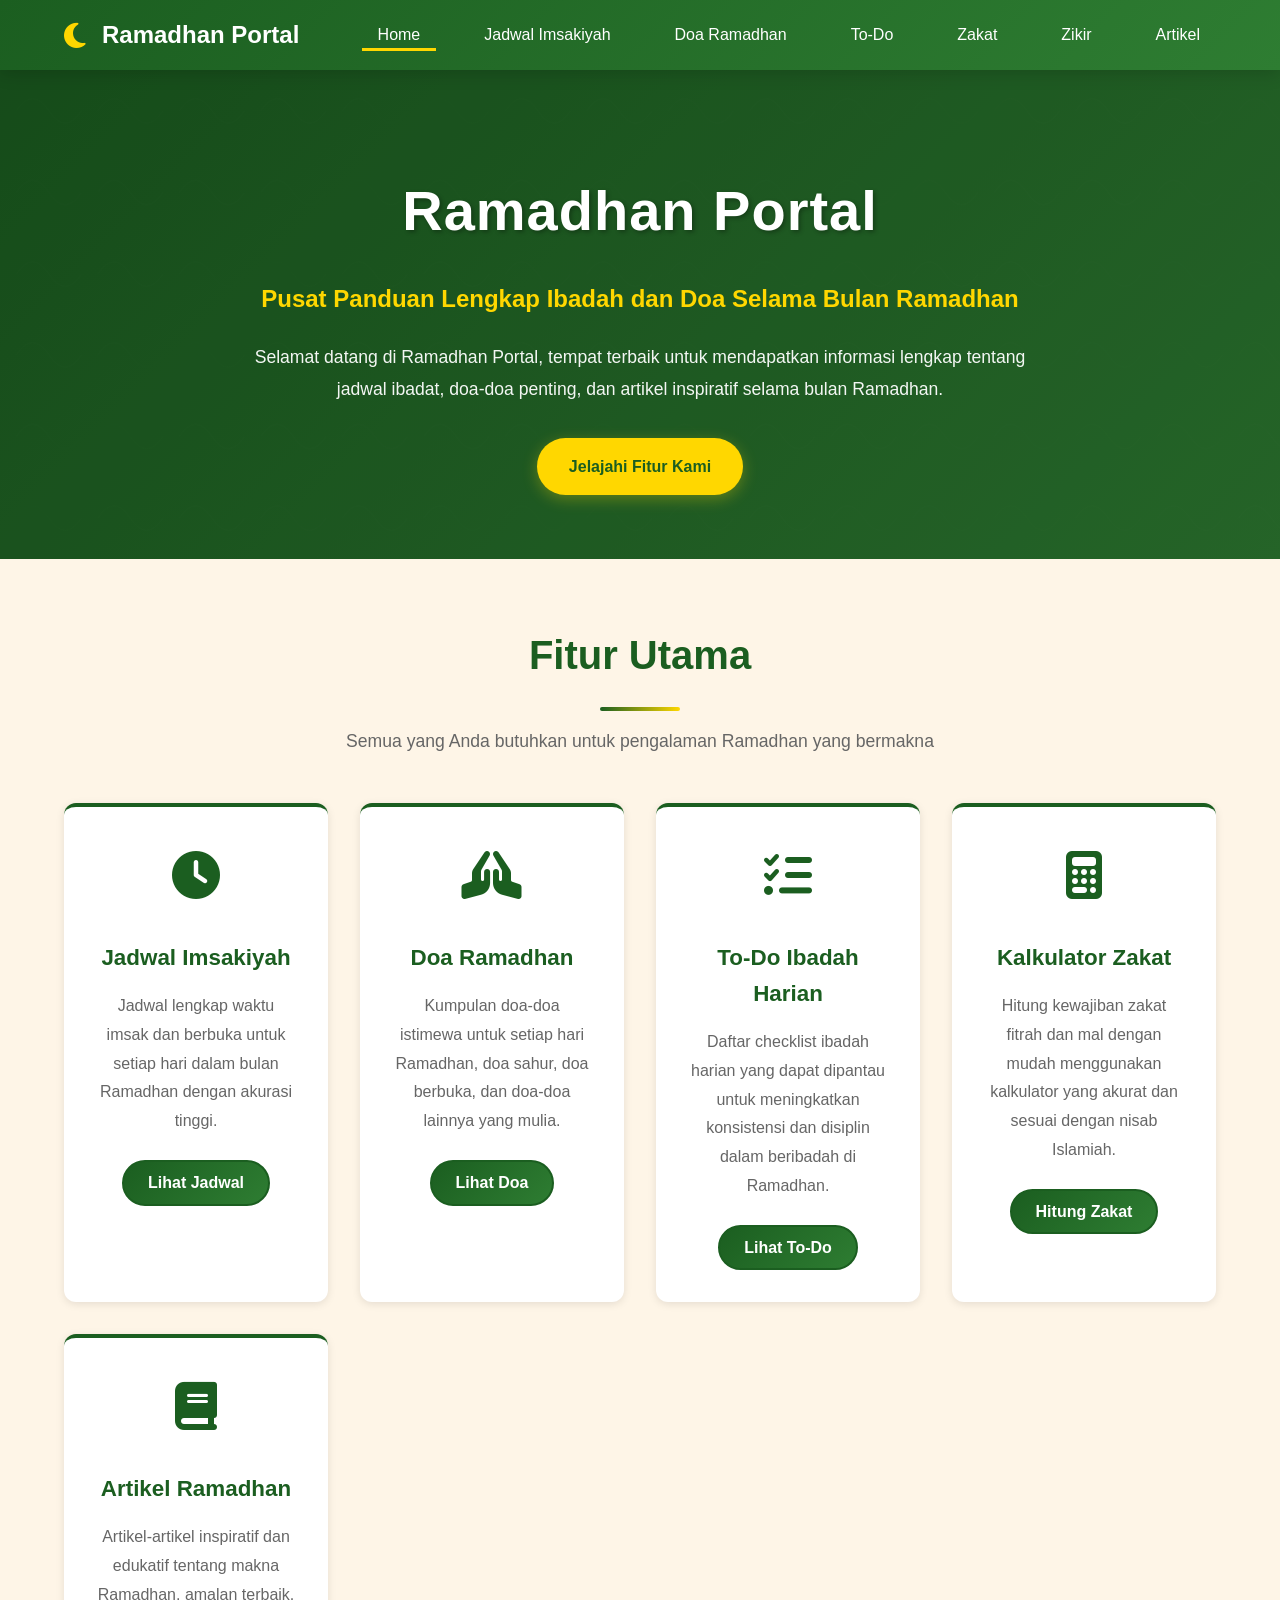
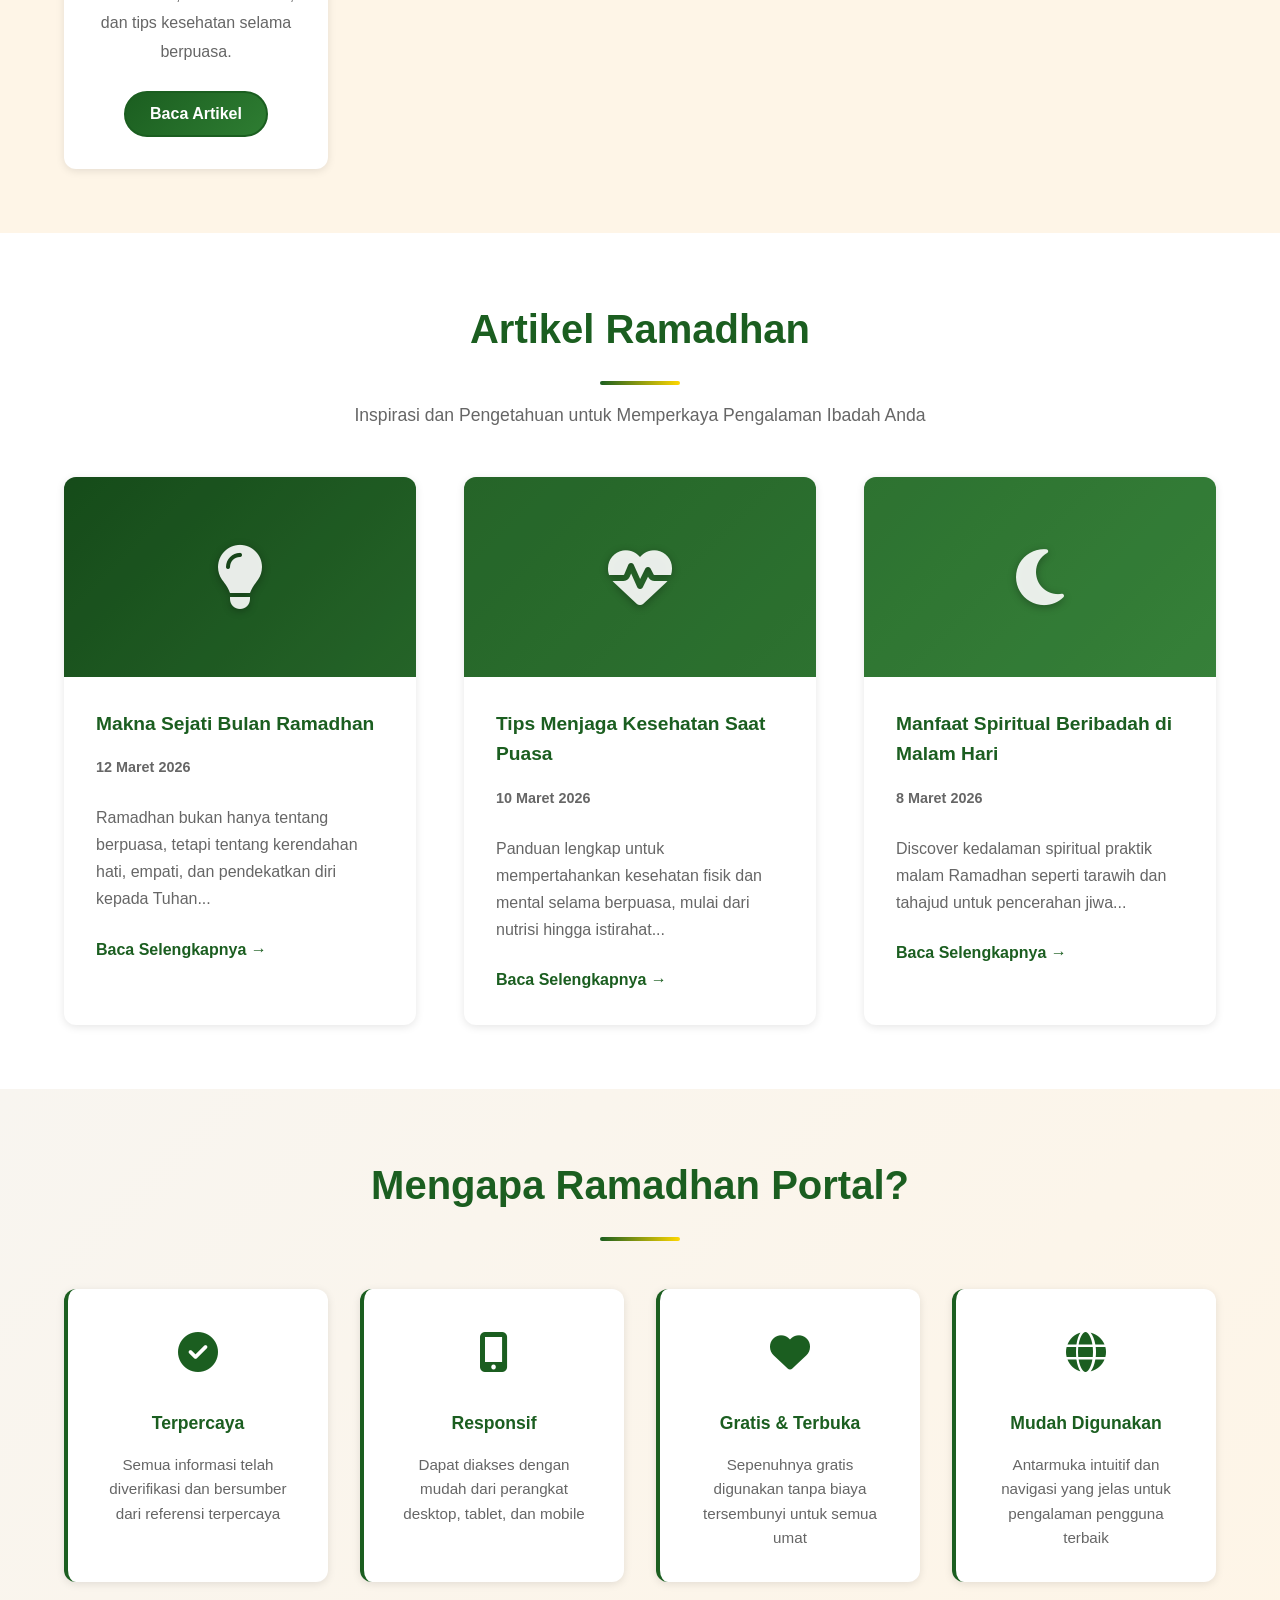
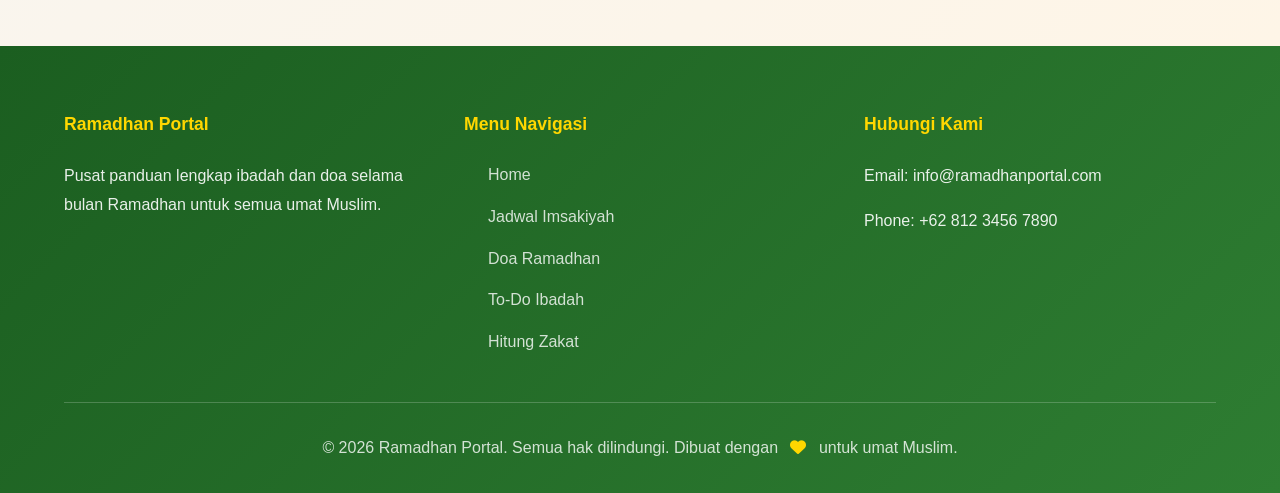
==== index.html @ 8ed71fc9 "mengisi icon di artikel" ====
<!DOCTYPE html>
<html lang="id">
<head>
    <meta charset="UTF-8">
    <meta name="viewport" content="width=device-width, initial-scale=1.0, viewport-fit=cover">
    <meta name="description" content="Ramadhan Portal 2026 - Pusat panduan lengkap ibadah, jadwal imsakiyah, doa, zakat, dan todo list untuk Ramadhan">
    <meta name="theme-color" content="#1b5e20">
    <meta name="mobile-web-app-capable" content="yes">
    <meta name="apple-mobile-web-app-capable" content="yes">
    <meta name="apple-mobile-web-app-status-bar-style" content="default">
    <title>Ramadhan Portal - Pusat Panduan Ibadah Ramadhan</title>
    <link rel="stylesheet" href="css/style.css">
    <link rel="stylesheet" href="https://cdnjs.cloudflare.com/ajax/libs/font-awesome/6.4.0/css/all.min.css" media="print" onload="this.media='all'">
</head>
<body>
    <!-- HEADER & NAVIGATION -->
    <header class="header">
        <nav class="navbar">
            <div class="navbar-container">
                <div class="navbar-logo">
                    <a href="index.html">
                        <i class="fas fa-moon"></i> Ramadhan Portal
                    </a>
                </div>
                <div class="menu-toggle" id="menuToggle">
                    <span></span>
                    <span></span>
                    <span></span>
                </div>
                <ul class="nav-menu" id="navMenu">
                    <li class="nav-item">
                        <a href="index.html" class="nav-link active">Home</a>
                    </li>
                    <li class="nav-item">
                        <a href="pages/jadwal.html" class="nav-link">Jadwal Imsakiyah</a>
                    </li>
                    <li class="nav-item">
                        <a href="pages/doa.html" class="nav-link">Doa Ramadhan</a>
                    </li>
                    <li class="nav-item">
                        <a href="pages/todo.html" class="nav-link">To-Do</a>
                    </li>
                    <li class="nav-item">
                        <a href="pages/zakat.html" class="nav-link">Zakat</a>
                    </li>
                    <li class="nav-item">
                        <a href="pages/zikir.html" class="nav-link">Zikir</a>
                    </li>
                    <li class="nav-item">
                        <a href="#artikel" class="nav-link">Artikel</a>
                    </li>
                </ul>
            </div>
        </nav>
    </header>

    <!-- MAIN CONTENT -->
    <main class="main-content">
        <!-- HERO SECTION -->
        <section class="hero">
            <div class="hero-overlay"></div>
            <div class="hero-content">
                <h1 class="hero-title">Ramadhan Portal</h1>
                <p class="hero-subtitle">Pusat Panduan Lengkap Ibadah dan Doa Selama Bulan Ramadhan</p>
                <p class="hero-description">
                    Selamat datang di Ramadhan Portal, tempat terbaik untuk mendapatkan informasi lengkap tentang jadwal ibadat, doa-doa penting, dan artikel inspiratif selama bulan Ramadhan.
                </p>
                <a href="#fitur" class="cta-button">Jelajahi Fitur Kami</a>
            </div>
        </section>

        <!-- FEATURES SECTION -->
        <section class="fitur" id="fitur">
            <div class="container">
                <h2 class="section-title">Fitur Utama</h2>
                <p class="section-subtitle">Semua yang Anda butuhkan untuk pengalaman Ramadhan yang bermakna</p>

                <div class="features-grid">
                    <!-- CARD: Jadwal Imsakiyah -->
                    <div class="feature-card">
                        <div class="card-icon">
                            <i class="fas fa-clock"></i>
                        </div>
                        <h3>Jadwal Imsakiyah</h3>
                        <p>Jadwal lengkap waktu imsak dan berbuka untuk setiap hari dalam bulan Ramadhan dengan akurasi tinggi.</p>
                        <a href="pages/jadwal.html" class="card-button">Lihat Jadwal</a>
                    </div>

                    <!-- CARD: Doa Ramadhan -->
                    <div class="feature-card">
                        <div class="card-icon">
                            <i class="fas fa-hands-praying"></i>
                        </div>
                        <h3>Doa Ramadhan</h3>
                        <p>Kumpulan doa-doa istimewa untuk setiap hari Ramadhan, doa sahur, doa berbuka, dan doa-doa lainnya yang mulia.</p>
                        <a href="pages/doa.html" class="card-button">Lihat Doa</a>
                    </div>

                    <!-- CARD: To-Do Ibadah -->
                    <div class="feature-card">
                        <div class="card-icon">
                            <i class="fas fa-tasks"></i>
                        </div>
                        <h3>To-Do Ibadah Harian</h3>
                        <p>Daftar checklist ibadah harian yang dapat dipantau untuk meningkatkan konsistensi dan disiplin dalam beribadah di Ramadhan.</p>
                        <a href="pages/todo.html" class="card-button">Lihat To-Do</a>
                    </div>

                    <!-- CARD: Kalkulator Zakat -->
                    <div class="feature-card">
                        <div class="card-icon">
                            <i class="fas fa-calculator"></i>
                        </div>
                        <h3>Kalkulator Zakat</h3>
                        <p>Hitung kewajiban zakat fitrah dan mal dengan mudah menggunakan kalkulator yang akurat dan sesuai dengan nisab Islamiah.</p>
                        <a href="pages/zakat.html" class="card-button">Hitung Zakat</a>
                    </div>

                    <!-- CARD: Artikel Ramadhan -->
                    <div class="feature-card">
                        <div class="card-icon">
                            <i class="fas fa-book"></i>
                        </div>
                        <h3>Artikel Ramadhan</h3>
                        <p>Artikel-artikel inspiratif dan edukatif tentang makna Ramadhan, amalan terbaik, dan tips kesehatan selama berpuasa.</p>
                        <a href="#artikel" class="card-button">Baca Artikel</a>
                    </div>
                </div>
            </div>
        </section>

        <!-- ARTIKEL SECTION -->
        <section class="artikel" id="artikel">
            <div class="container">
                <h2 class="section-title">Artikel Ramadhan</h2>
                <p class="section-subtitle">Inspirasi dan Pengetahuan untuk Memperkaya Pengalaman Ibadah Anda</p>

                <div class="artikel-grid">
                    <article class="artikel-card">
                        <div class="artikel-image artikel-1">
                            <i class="fas fa-lightbulb"></i>
                        </div>
                        <div class="artikel-content">
                            <h3>Makna Sejati Bulan Ramadhan</h3>
                            <p class="artikel-date">12 Maret 2026</p>
                            <p>Ramadhan bukan hanya tentang berpuasa, tetapi tentang kerendahan hati, empati, dan pendekatkan diri kepada Tuhan...</p>
                            <a href="#" class="artikel-link">Baca Selengkapnya →</a>
                        </div>
                    </article>

                    <article class="artikel-card">
                        <div class="artikel-image artikel-2">
                            <i class="fas fa-heartbeat"></i>
                        </div>
                        <div class="artikel-content">
                            <h3>Tips Menjaga Kesehatan Saat Puasa</h3>
                            <p class="artikel-date">10 Maret 2026</p>
                            <p>Panduan lengkap untuk mempertahankan kesehatan fisik dan mental selama berpuasa, mulai dari nutrisi hingga istirahat...</p>
                            <a href="#" class="artikel-link">Baca Selengkapnya →</a>
                        </div>
                    </article>

                    <article class="artikel-card">
                        <div class="artikel-image artikel-3">
                            <i class="fas fa-moon"></i>
                        </div>
                        <div class="artikel-content">
                            <h3>Manfaat Spiritual Beribadah di Malam Hari</h3>
                            <p class="artikel-date">8 Maret 2026</p>
                            <p>Discover kedalaman spiritual praktik malam Ramadhan seperti tarawih dan tahajud untuk pencerahan jiwa...</p>
                            <a href="#" class="artikel-link">Baca Selengkapnya →</a>
                        </div>
                    </article>
                </div>
            </div>
        </section>

        <!-- INFO SECTION -->
        <section class="info">
            <div class="container">
                <h2 class="section-title">Mengapa Ramadhan Portal?</h2>
                <div class="info-grid">
                    <div class="info-box">
                        <div class="info-icon">
                            <i class="fas fa-check-circle"></i>
                        </div>
                        <h3>Terpercaya</h3>
                        <p>Semua informasi telah diverifikasi dan bersumber dari referensi terpercaya</p>
                    </div>
                    <div class="info-box">
                        <div class="info-icon">
                            <i class="fas fa-mobile-alt"></i>
                        </div>
                        <h3>Responsif</h3>
                        <p>Dapat diakses dengan mudah dari perangkat desktop, tablet, dan mobile</p>
                    </div>
                    <div class="info-box">
                        <div class="info-icon">
                            <i class="fas fa-heart"></i>
                        </div>
                        <h3>Gratis & Terbuka</h3>
                        <p>Sepenuhnya gratis digunakan tanpa biaya tersembunyi untuk semua umat</p>
                    </div>
                    <div class="info-box">
                        <div class="info-icon">
                            <i class="fas fa-globe"></i>
                        </div>
                        <h3>Mudah Digunakan</h3>
                        <p>Antarmuka intuitif dan navigasi yang jelas untuk pengalaman pengguna terbaik</p>
                    </div>
                </div>
            </div>
        </section>
    </main>

    <!-- FOOTER -->
    <footer class="footer">
        <div class="container">
            <div class="footer-content">
                <div class="footer-section">
                    <h4>Ramadhan Portal</h4>
                    <p>Pusat panduan lengkap ibadah dan doa selama bulan Ramadhan untuk semua umat Muslim.</p>
                </div>
                <div class="footer-section">
                    <h4>Menu Navigasi</h4>
                    <ul>
                        <li><a href="index.html">Home</a></li>
                        <li><a href="pages/jadwal.html">Jadwal Imsakiyah</a></li>
                        <li><a href="pages/doa.html">Doa Ramadhan</a></li>
                        <li><a href="pages/todo.html">To-Do Ibadah</a></li>
                        <li><a href="pages/zakat.html">Hitung Zakat</a></li>
                    </ul>
                </div>
                <div class="footer-section">
                    <h4>Hubungi Kami</h4>
                    <p>Email: info@ramadhanportal.com</p>
                    <p>Phone: +62 812 3456 7890</p>
                </div>
            </div>
            <div class="footer-bottom">
                <p>&copy; 2026 Ramadhan Portal. Semua hak dilindungi. Dibuat dengan <i class="fas fa-heart"></i> untuk umat Muslim.</p>
            </div>
        </div>
    </footer>

    <script src="js/script.js"></script>
</body>
</html>
---- css/style.css ----
/* ============================================
   RAMADHAN PORTAL - STYLE SHEET
   Tema: Hijau, Emas, dan Cream
   Performance: Critical CSS inline in head
   ============================================ */

/* ============================================
   VARIABLES & RESET
   ============================================ */
:root {
    /* Warna Utama Ramadhan */
    --primary-green: #1b5e20;
    --primary-gold: #ffd700;
    --primary-cream: #fef5e7;
    --secondary-green: #2e7d32;
    --light-green: #81c784;
    --dark-cream: #f8f5f0;
    
    /* Warna Tambahan */
    --text-dark: #1a1a1a;
    --text-light: #666666;
    --border-color: #e0e0e0;
    --shadow-light: 0 2px 8px rgba(0, 0, 0, 0.1);
    --shadow-medium: 0 4px 16px rgba(0, 0, 0, 0.15);
    --shadow-dark: 0 8px 24px rgba(0, 0, 0, 0.2);
    
    /* Typography */
    --font-primary: -apple-system, BlinkMacSystemFont, 'Segoe UI', 'Roboto', sans-serif;
    --font-secondary: 'Poppins', sans-serif;
    
    /* Spacing */
    --spacing-xs: 0.5rem;
    --spacing-sm: 1rem;
    --spacing-md: 1.5rem;
    --spacing-lg: 2rem;
    --spacing-xl: 3rem;
    --spacing-2xl: 4rem;
    
    /* Animation */
    --transition-duration: 0.3s;
    --transition-timing: ease;
}

* {
    margin: 0;
    padding: 0;
    box-sizing: border-box;
}

html {
    scroll-behavior: smooth;
    -webkit-font-smoothing: antialiased;
    -moz-osx-font-smoothing: grayscale;
}

body {
    font-family: var(--font-primary);
    color: var(--text-dark);
    background-color: #fafaf8;
    line-height: 1.6;
    font-size: 16px;
}

/* ============================================
   CONTAINER & LAYOUT
   ============================================ */
.container {
    max-width: 1200px;
    margin: 0 auto;
    padding: 0 var(--spacing-md);
}

/* ============================================
   HEADER & NAVIGATION
   ============================================ */
.header {
    background: linear-gradient(135deg, var(--primary-green) 0%, var(--secondary-green) 100%);
    color: white;
    box-shadow: var(--shadow-medium);
    position: sticky;
    top: 0;
    z-index: 100;
}

.navbar {
    padding: var(--spacing-sm) 0;
}

.navbar-container {
    max-width: 1200px;
    margin: 0 auto;
    padding: 0 var(--spacing-md);
    display: flex;
    justify-content: space-between;
    align-items: center;
}

.navbar-logo a {
    font-size: 1.5rem;
    font-weight: 700;
    color: white;
    text-decoration: none;
    display: flex;
    align-items: center;
    gap: var(--spacing-sm);
    -webkit-transition: transform var(--transition-duration) var(--transition-timing);
    -moz-transition: transform var(--transition-duration) var(--transition-timing);
    transition: transform var(--transition-duration) var(--transition-timing);
}

.navbar-logo a:hover {
    transform: scale(1.05);
}

.navbar-logo i {
    color: var(--primary-gold);
    font-size: 1.8rem;
}

.nav-menu {
    display: flex;
    list-style: none;
    gap: var(--spacing-lg);
}

.nav-item {
    position: relative;
}

.nav-link {
    color: white;
    text-decoration: none;
    font-weight: 500;
    padding: var(--spacing-xs) var(--spacing-sm);
    transition: all 0.3s ease;
    position: relative;
}

.nav-link::after {
    content: '';
    position: absolute;
    bottom: 0;
    left: 0;
    width: 0;
    height: 3px;
    background-color: var(--primary-gold);
    transition: width 0.3s ease;
}

.nav-link:hover::after,
.nav-link.active::after {
    width: 100%;
}

.nav-link:hover {
    color: var(--primary-gold);
}

/* Menu Toggle (Mobile) */
.menu-toggle {
    display: none;
    flex-direction: column;
    cursor: pointer;
    gap: 5px;
}

.menu-toggle span {
    width: 25px;
    height: 3px;
    background-color: white;
    border-radius: 2px;
    transition: all 0.3s ease;
}

.menu-toggle.active span:nth-child(1) {
    transform: rotate(45deg) translate(8px, 8px);
}

.menu-toggle.active span:nth-child(2) {
    opacity: 0;
}

.menu-toggle.active span:nth-child(3) {
    transform: rotate(-45deg) translate(7px, -7px);
}

/* ============================================
   HERO SECTION
   ============================================ */
.hero {
    position: relative;
    background: linear-gradient(135deg, var(--primary-green) 0%, var(--secondary-green) 100%);
    color: white;
    padding: 6rem var(--spacing-md) 4rem;
    text-align: center;
    overflow: hidden;
}

.hero::before {
    content: '';
    position: absolute;
    top: 0;
    left: 0;
    right: 0;
    bottom: 0;
    background: url('data:image/svg+xml,<svg xmlns="http://www.w3.org/2000/svg" viewBox="0 0 1200 600"><defs><pattern id="pattern" x="0" y="0" width="100" height="100" patternUnits="userSpaceOnUse"><path d="M20,50 Q40,20 60,50 T100,50" stroke="rgba(255,255,255,0.1)" stroke-width="1" fill="none"/></pattern></defs><rect width="1200" height="600" fill="url(%23pattern)"/></svg>');
    opacity: 0.1;
}

.hero-overlay {
    position: absolute;
    top: 0;
    left: 0;
    right: 0;
    bottom: 0;
    background: rgba(0, 0, 0, 0.2);
}

.hero-content {
    position: relative;
    z-index: 1;
    max-width: 800px;
    margin: 0 auto;
}

.hero-title {
    font-size: 3.5rem;
    font-weight: 800;
    margin-bottom: var(--spacing-md);
    text-shadow: 2px 2px 4px rgba(0, 0, 0, 0.3);
    letter-spacing: 1px;
}

.hero-subtitle {
    font-size: 1.5rem;
    margin-bottom: var(--spacing-md);
    font-weight: 600;
    color: var(--primary-gold);
}

.hero-description {
    font-size: 1.1rem;
    margin-bottom: var(--spacing-lg);
    line-height: 1.8;
    color: rgba(255, 255, 255, 0.95);
}

.cta-button {
    display: inline-block;
    background-color: var(--primary-gold);
    color: var(--primary-green);
    padding: var(--spacing-sm) var(--spacing-lg);
    border-radius: 50px;
    text-decoration: none;
    font-weight: 700;
    transition: all 0.3s ease;
    box-shadow: 0 4px 15px rgba(255, 215, 0, 0.3);
    font-size: 1rem;
}

.cta-button:hover {
    background-color: #ffed4e;
    transform: translateY(-3px);
    box-shadow: 0 6px 20px rgba(255, 215, 0, 0.5);
}

/* ============================================
   SECTION STYLING
   ============================================ */
section {
    padding: var(--spacing-2xl) var(--spacing-md);
}

.fitur {
    background-color: var(--primary-cream);
}

.artikel {
    background-color: white;
}

.info {
    background: linear-gradient(135deg, var(--dark-cream) 0%, var(--primary-cream) 100%);
}

.section-title {
    font-size: 2.5rem;
    font-weight: 800;
    color: var(--primary-green);
    margin-bottom: var(--spacing-sm);
    text-align: center;
    position: relative;
    padding-bottom: var(--spacing-md);
}

.section-title::after {
    content: '';
    position: absolute;
    bottom: 0;
    left: 50%;
    transform: translateX(-50%);
    width: 80px;
    height: 4px;
    background: linear-gradient(90deg, var(--primary-green), var(--primary-gold));
    border-radius: 2px;
}

.section-subtitle {
    font-size: 1.1rem;
    color: var(--text-light);
    text-align: center;
    margin-bottom: var(--spacing-lg);
}

/* ============================================
   FEATURES GRID
   ============================================ */
.features-grid {
    display: grid;
    grid-template-columns: repeat(auto-fit, minmax(250px, 1fr));
    gap: var(--spacing-lg);
    margin-top: var(--spacing-xl);
}

.feature-card {
    background: white;
    border-radius: 12px;
    padding: var(--spacing-lg);
    text-align: center;
    box-shadow: var(--shadow-light);
    transition: all 0.3s ease;
    border-top: 4px solid var(--primary-green);
}

.feature-card:hover {
    transform: translateY(-8px);
    box-shadow: var(--shadow-dark);
    border-top-color: var(--primary-gold);
}

.card-icon {
    font-size: 3rem;
    color: var(--primary-green);
    margin-bottom: var(--spacing-md);
    transition: all 0.3s ease;
}

.feature-card:hover .card-icon {
    color: var(--primary-gold);
    transform: scale(1.1);
}

.feature-card h3 {
    font-size: 1.4rem;
    color: var(--primary-green);
    margin-bottom: var(--spacing-sm);
    font-weight: 700;
}

.feature-card p {
    color: var(--text-light);
    margin-bottom: var(--spacing-md);
    line-height: 1.8;
}

.card-button {
    display: inline-block;
    background: linear-gradient(135deg, var(--primary-green), var(--secondary-green));
    color: white;
    padding: var(--spacing-xs) var(--spacing-md);
    border-radius: 25px;
    text-decoration: none;
    font-weight: 600;
    transition: all 0.3s ease;
    border: 2px solid var(--primary-green);
}

.card-button:hover {
    background: linear-gradient(135deg, var(--primary-gold), #ffed4e);
    color: var(--primary-green);
    border-color: var(--primary-gold);
    transform: scale(1.05);
}

/* ============================================
   ARTIKEL SECTION
   ============================================ */
.artikel-grid {
    display: grid;
    grid-template-columns: repeat(auto-fit, minmax(300px, 1fr));
    gap: var(--spacing-xl);
    margin-top: var(--spacing-xl);
}

.artikel-card {
    background: white;
    border-radius: 12px;
    overflow: hidden;
    box-shadow: var(--shadow-light);
    transition: all 0.3s ease;
}

.artikel-card:hover {
    transform: translateY(-6px);
    box-shadow: var(--shadow-dark);
}

.artikel-image {
    width: 100%;
    height: 200px;
    background: linear-gradient(135deg, var(--primary-green), var(--secondary-green));
    position: relative;
    overflow: hidden;
    display: flex;
    align-items: center;
    justify-content: center;
    font-size: 4rem;
    color: rgba(255, 255, 255, 0.9);
    transition: transform 0.3s ease;
}

.artikel-image:hover {
    transform: scale(1.05);
}

.artikel-image::before {
    content: '';
    position: absolute;
    top: 0;
    left: 0;
    right: 0;
    bottom: 0;
    background: rgba(0, 0, 0, 0.2);
    z-index: 1;
}

.artikel-image i {
    position: relative;
    z-index: 2;
    text-shadow: 0 2px 8px rgba(0, 0, 0, 0.3);
}

.artikel-1 {
    background: linear-gradient(135deg, #1b5e20 0%, #2e7d32 100%);
}

.artikel-2 {
    background: linear-gradient(135deg, #2e7d32 0%, #388e3c 100%);
}

.artikel-3 {
    background: linear-gradient(135deg, #388e3c 0%, #43a047 100%);
}

.artikel-content {
    padding: var(--spacing-lg);
}

.artikel-card h3 {
    font-size: 1.2rem;
    color: var(--primary-green);
    margin-bottom: var(--spacing-sm);
    font-weight: 700;
}

.artikel-date {
    color: var(--primary-gold);
    font-size: 0.9rem;
    font-weight: 600;
    margin-bottom: var(--spacing-sm);
}

.artikel-card p {
    color: var(--text-light);
    line-height: 1.7;
    margin-bottom: var(--spacing-md);
}

.artikel-link {
    color: var(--primary-green);
    text-decoration: none;
    font-weight: 600;
    transition: all 0.3s ease;
    display: inline-block;
}

.artikel-link:hover {
    color: var(--primary-gold);
    transform: translateX(5px);
}

/* ============================================
   INFO SECTION
   ============================================ */
.info-grid {
    display: grid;
    grid-template-columns: repeat(auto-fit, minmax(220px, 1fr));
    gap: var(--spacing-lg);
    margin-top: var(--spacing-xl);
}

.info-box {
    background: white;
    padding: var(--spacing-lg);
    border-radius: 12px;
    text-align: center;
    box-shadow: var(--shadow-light);
    transition: all 0.3s ease;
    border-left: 4px solid var(--primary-green);
}

.info-box:hover {
    transform: translateY(-4px);
    box-shadow: var(--shadow-medium);
    border-left-color: var(--primary-gold);
}

.info-icon {
    font-size: 2.5rem;
    color: var(--primary-green);
    margin-bottom: var(--spacing-md);
    transition: all 0.3s ease;
}

.info-box:hover .info-icon {
    color: var(--primary-gold);
    transform: scale(1.2);
}

.info-box h3 {
    font-size: 1.1rem;
    color: var(--primary-green);
    margin-bottom: var(--spacing-sm);
    font-weight: 700;
}

.info-box p {
    color: var(--text-light);
    font-size: 0.95rem;
}

/* ============================================
   FOOTER
   ============================================ */
.footer {
    background: linear-gradient(135deg, var(--primary-green) 0%, var(--secondary-green) 100%);
    color: white;
    padding: var(--spacing-2xl) var(--spacing-md) var(--spacing-lg);
}

.footer-content {
    display: grid;
    grid-template-columns: repeat(auto-fit, minmax(250px, 1fr));
    gap: var(--spacing-xl);
    margin-bottom: var(--spacing-lg);
}

.footer-section h4 {
    color: var(--primary-gold);
    margin-bottom: var(--spacing-md);
    font-size: 1.1rem;
    font-weight: 700;
}

.footer-section p {
    color: rgba(255, 255, 255, 0.9);
    margin-bottom: var(--spacing-sm);
    line-height: 1.8;
}

.footer-section ul {
    list-style: none;
}

.footer-section ul li {
    margin-bottom: var(--spacing-sm);
}

.footer-section ul li a {
    color: rgba(255, 255, 255, 0.8);
    text-decoration: none;
    transition: all 0.3s ease;
    display: flex;
    align-items: center;
    gap: var(--spacing-xs);
}

.footer-section ul li a::before {
    content: '→';
    color: var(--primary-gold);
    opacity: 0;
    transition: all 0.3s ease;
}

.footer-section ul li a:hover {
    color: var(--primary-gold);
    padding-left: var(--spacing-sm);
}

.footer-section ul li a:hover::before {
    opacity: 1;
}

.footer-bottom {
    border-top: 1px solid rgba(255, 255, 255, 0.2);
    padding-top: var(--spacing-lg);
    text-align: center;
    color: rgba(255, 255, 255, 0.8);
}

.footer-bottom p {
    margin: 0;
}

.footer-bottom i {
    color: var(--primary-gold);
    margin: 0 var(--spacing-xs);
}

/* ============================================
   RESPONSIVE DESIGN
   ============================================ */

/* Tablet (768px) */
@media (max-width: 768px) {
    .hero-title {
        font-size: 2.5rem;
    }

    .hero-subtitle {
        font-size: 1.2rem;
    }

    .hero {
        padding: 4rem var(--spacing-md) 3rem;
    }

    .section-title {
        font-size: 2rem;
    }

    .features-grid {
        grid-template-columns: 1fr;
        gap: var(--spacing-md);
    }

    .artikel-grid {
        grid-template-columns: 1fr;
        gap: var(--spacing-md);
    }

    .info-grid {
        grid-template-columns: repeat(2, 1fr);
    }

    section {
        padding: var(--spacing-xl) var(--spacing-md);
    }

    .nav-menu {
        gap: var(--spacing-md);
    }
}

/* Mobile (576px) */
@media (max-width: 576px) {
    .menu-toggle {
        display: flex;
    }

    .nav-menu {
        position: fixed;
        top: 60px;
        left: -100%;
        flex-direction: column;
        background: linear-gradient(135deg, var(--primary-green) 0%, var(--secondary-green) 100%);
        width: 100%;
        text-align: center;
        transition: 0.3s;
        gap: 0;
        padding: var(--spacing-lg) 0;
        z-index: 99;
    }

    .nav-menu.active {
        left: 0;
    }

    .nav-item {
        padding: var(--spacing-md) 0;
        border-bottom: 1px solid rgba(255, 255, 255, 0.1);
    }

    .nav-link::after {
        display: none;
    }

    .hero-title {
        font-size: 1.8rem;
    }

    .hero-subtitle {
        font-size: 1rem;
    }

    .hero-description {
        font-size: 0.95rem;
    }

    .section-title {
        font-size: 1.5rem;
    }

    .section-subtitle {
        font-size: 0.95rem;
    }

    .feature-card {
        padding: var(--spacing-md);
    }

    .card-icon {
        font-size: 2.5rem;
    }

    .feature-card h3 {
        font-size: 1.1rem;
    }

    .artikel-grid {
        grid-template-columns: 1fr;
    }

    .info-grid {
        grid-template-columns: 1fr;
    }

    .footer-content {
        grid-template-columns: 1fr;
        gap: var(--spacing-lg);
    }

    section {
        padding: var(--spacing-lg) var(--spacing-md);
    }

    .cta-button {
        padding: var(--spacing-xs) var(--spacing-md);
        font-size: 0.9rem;
    }
}

/* ============================================
   UTILITY CLASSES
   ============================================ */
.main-content {
    min-height: calc(100vh - 100px);
}

/* Smooth transitions */
a, button {
    transition: all 0.3s ease;
}

/* Focus states for accessibility */
a:focus, button:focus {
    outline: 2px solid var(--primary-gold);
    outline-offset: 2px;
}

/* ============================================
   SCROLLBAR STYLING
   ============================================ */
::-webkit-scrollbar {
    width: 10px;
}

::-webkit-scrollbar-track {
    background: #f1f1f1;
}

::-webkit-scrollbar-thumb {
    background: var(--primary-green);
    border-radius: 5px;
}

::-webkit-scrollbar-thumb:hover {
    background: var(--secondary-green);
}
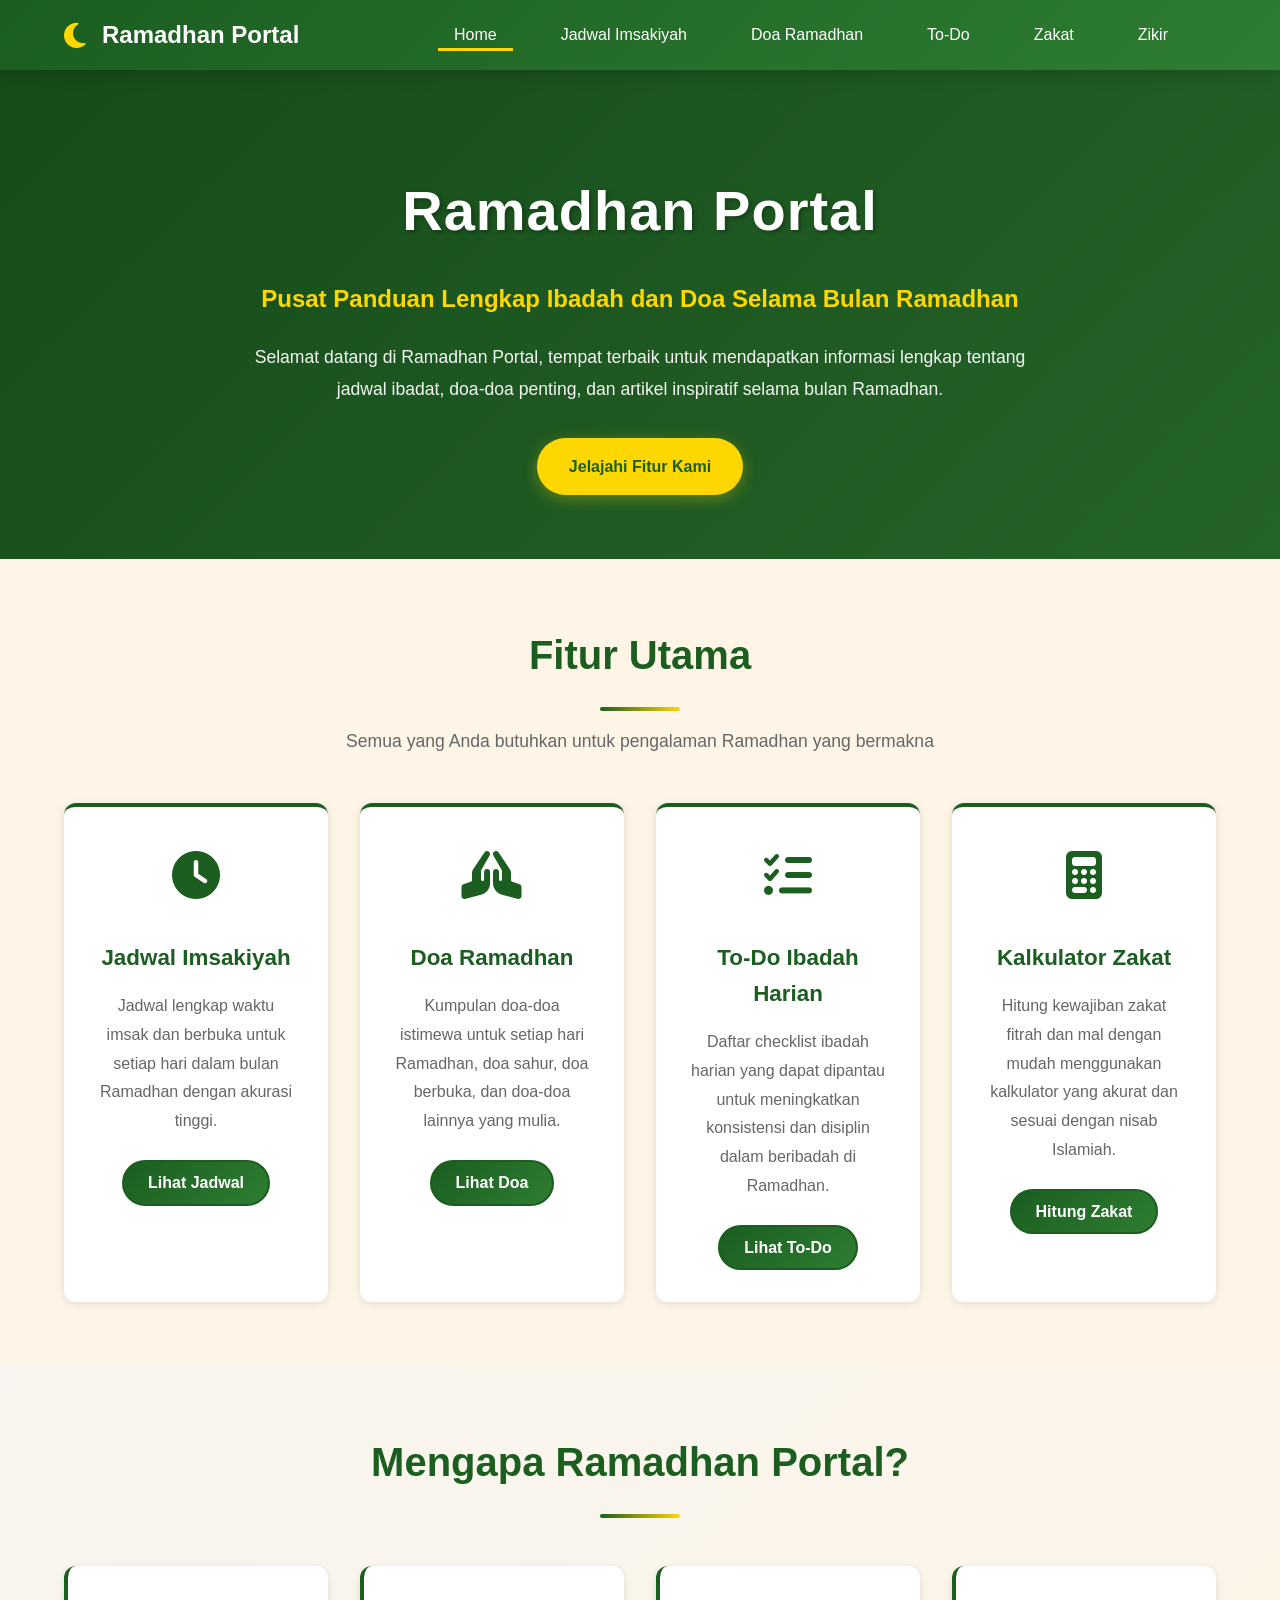
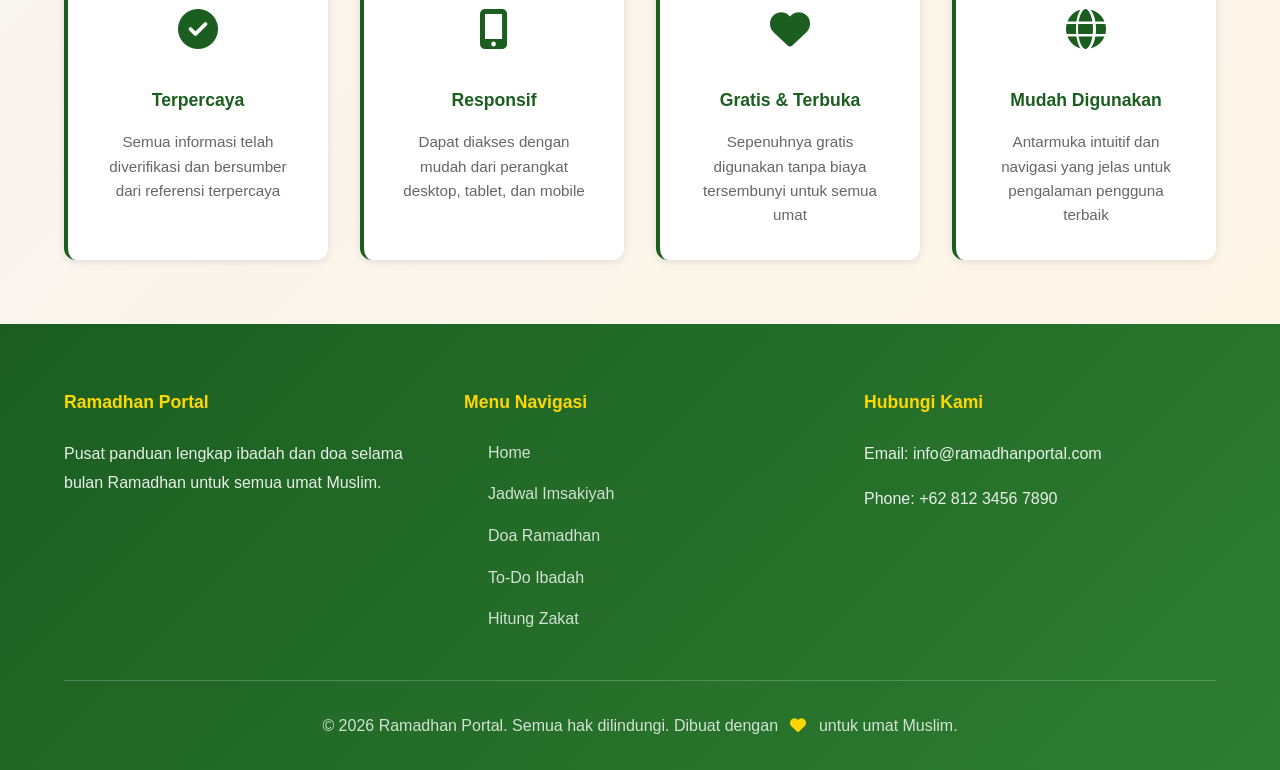
==== commit 12e9035e: "perbaiki menu home dengan menghapus bagian artikel ramadhan" ====
--- a/index.html
+++ b/index.html
@@ -47,7 +47,7 @@
                         <a href="pages/zikir.html" class="nav-link">Zikir</a>
                     </li>
                     <li class="nav-item">
-                        <a href="#artikel" class="nav-link">Artikel</a>
+
                     </li>
                 </ul>
             </div>
@@ -116,64 +116,11 @@
                         <a href="pages/zakat.html" class="card-button">Hitung Zakat</a>
                     </div>
 
-                    <!-- CARD: Artikel Ramadhan -->
-                    <div class="feature-card">
-                        <div class="card-icon">
-                            <i class="fas fa-book"></i>
-                        </div>
-                        <h3>Artikel Ramadhan</h3>
-                        <p>Artikel-artikel inspiratif dan edukatif tentang makna Ramadhan, amalan terbaik, dan tips kesehatan selama berpuasa.</p>
-                        <a href="#artikel" class="card-button">Baca Artikel</a>
-                    </div>
+
                 </div>
             </div>
         </section>
 
-        <!-- ARTIKEL SECTION -->
-        <section class="artikel" id="artikel">
-            <div class="container">
-                <h2 class="section-title">Artikel Ramadhan</h2>
-                <p class="section-subtitle">Inspirasi dan Pengetahuan untuk Memperkaya Pengalaman Ibadah Anda</p>
-
-                <div class="artikel-grid">
-                    <article class="artikel-card">
-                        <div class="artikel-image artikel-1">
-                            <i class="fas fa-lightbulb"></i>
-                        </div>
-                        <div class="artikel-content">
-                            <h3>Makna Sejati Bulan Ramadhan</h3>
-                            <p class="artikel-date">12 Maret 2026</p>
-                            <p>Ramadhan bukan hanya tentang berpuasa, tetapi tentang kerendahan hati, empati, dan pendekatkan diri kepada Tuhan...</p>
-                            <a href="#" class="artikel-link">Baca Selengkapnya →</a>
-                        </div>
-                    </article>
-
-                    <article class="artikel-card">
-                        <div class="artikel-image artikel-2">
-                            <i class="fas fa-heartbeat"></i>
-                        </div>
-                        <div class="artikel-content">
-                            <h3>Tips Menjaga Kesehatan Saat Puasa</h3>
-                            <p class="artikel-date">10 Maret 2026</p>
-                            <p>Panduan lengkap untuk mempertahankan kesehatan fisik dan mental selama berpuasa, mulai dari nutrisi hingga istirahat...</p>
-                            <a href="#" class="artikel-link">Baca Selengkapnya →</a>
-                        </div>
-                    </article>
-
-                    <article class="artikel-card">
-                        <div class="artikel-image artikel-3">
-                            <i class="fas fa-moon"></i>
-                        </div>
-                        <div class="artikel-content">
-                            <h3>Manfaat Spiritual Beribadah di Malam Hari</h3>
-                            <p class="artikel-date">8 Maret 2026</p>
-                            <p>Discover kedalaman spiritual praktik malam Ramadhan seperti tarawih dan tahajud untuk pencerahan jiwa...</p>
-                            <a href="#" class="artikel-link">Baca Selengkapnya →</a>
-                        </div>
-                    </article>
-                </div>
-            </div>
-        </section>
 
         <!-- INFO SECTION -->
         <section class="info">
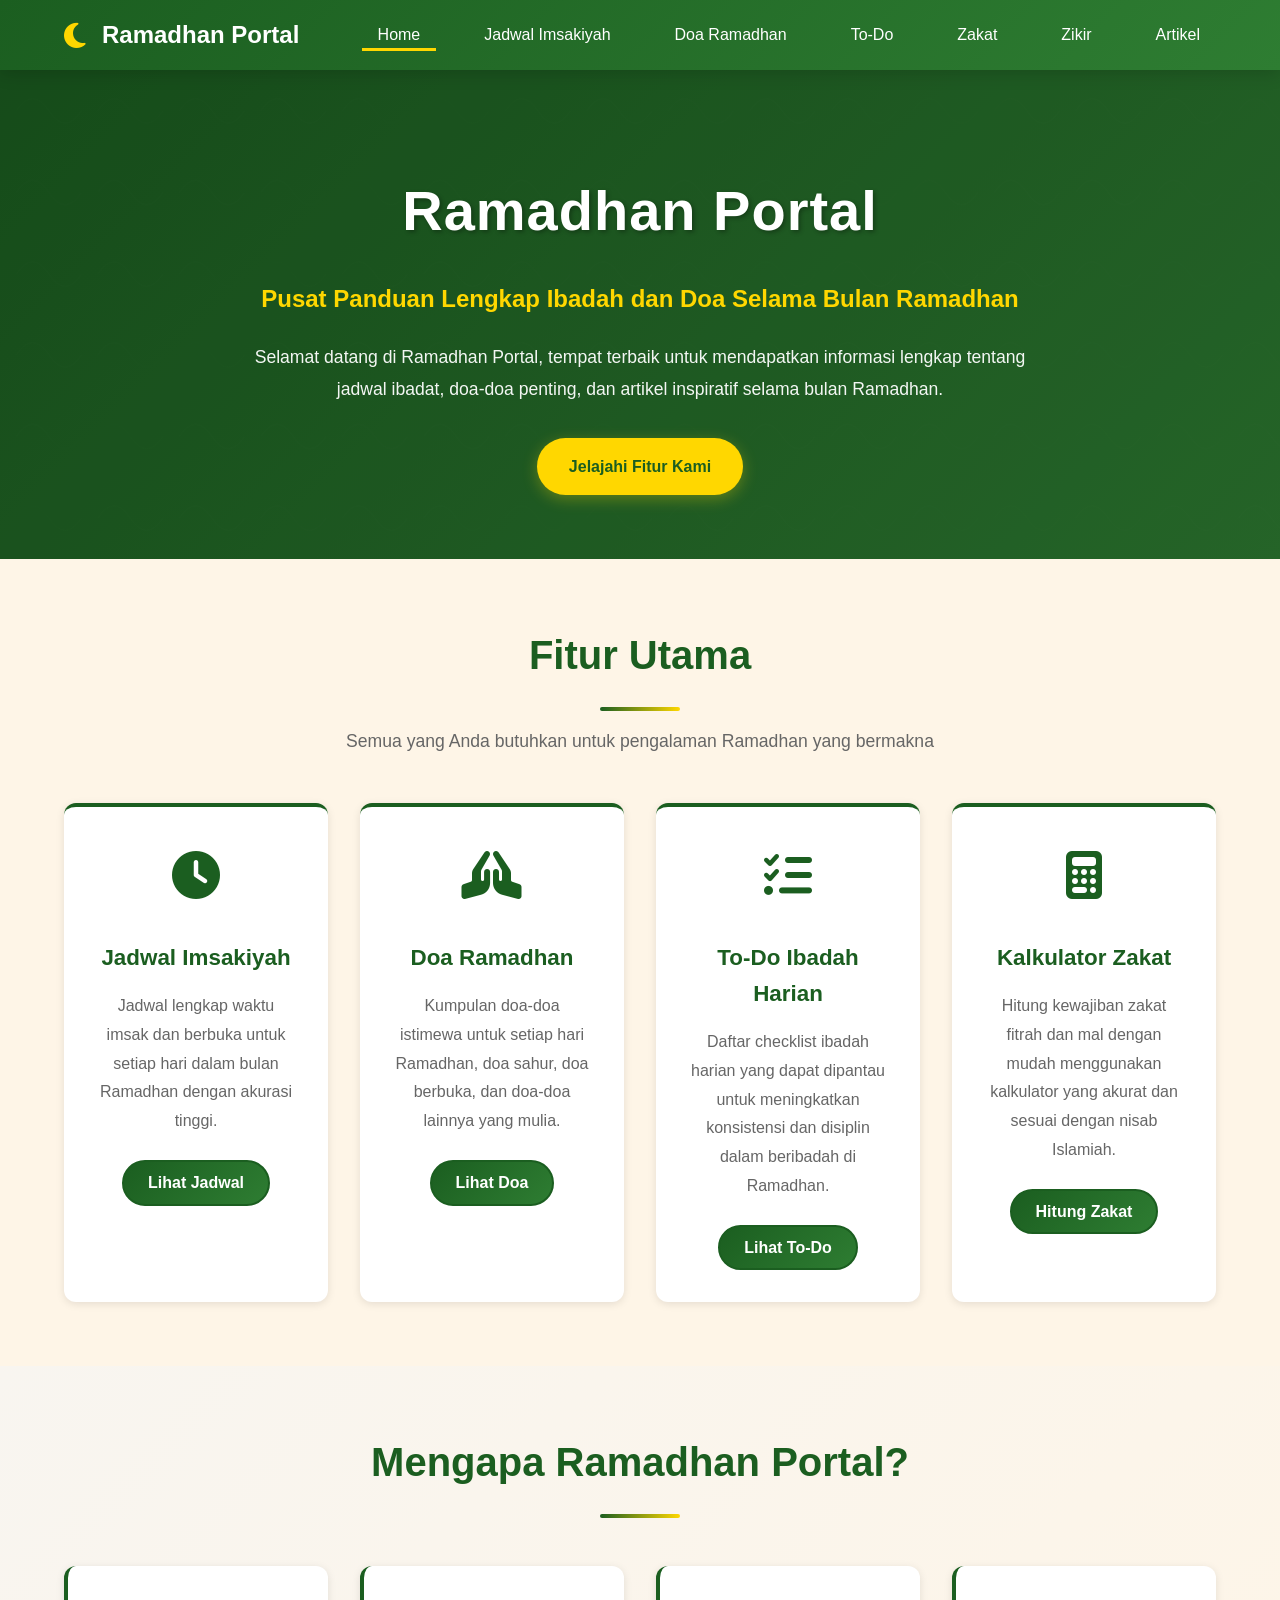
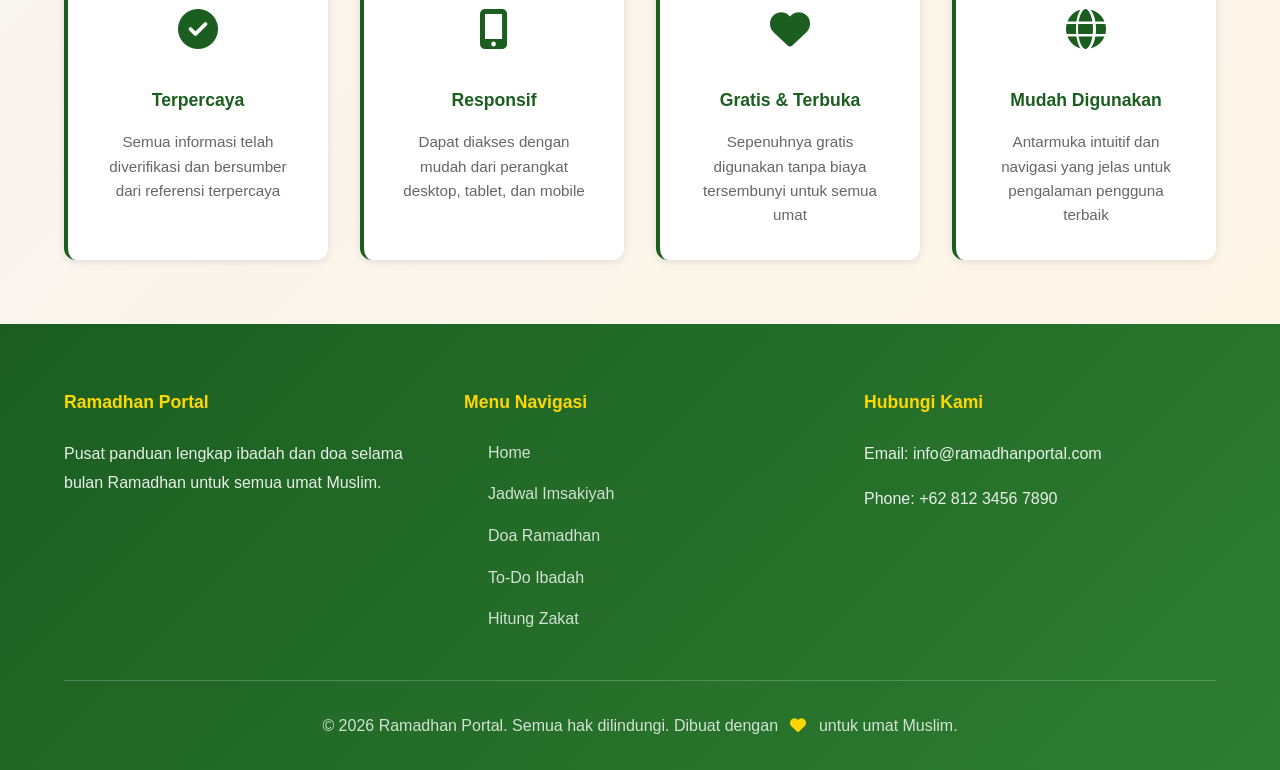
==== commit f8f1f872: "tambahkan artikel di navbar" ====
--- a/index.html
+++ b/index.html
@@ -47,7 +47,7 @@
                         <a href="pages/zikir.html" class="nav-link">Zikir</a>
                     </li>
                     <li class="nav-item">
-
+                        <a href="pages/doa.html" class="nav-link">Artikel</a>
                     </li>
                 </ul>
             </div>
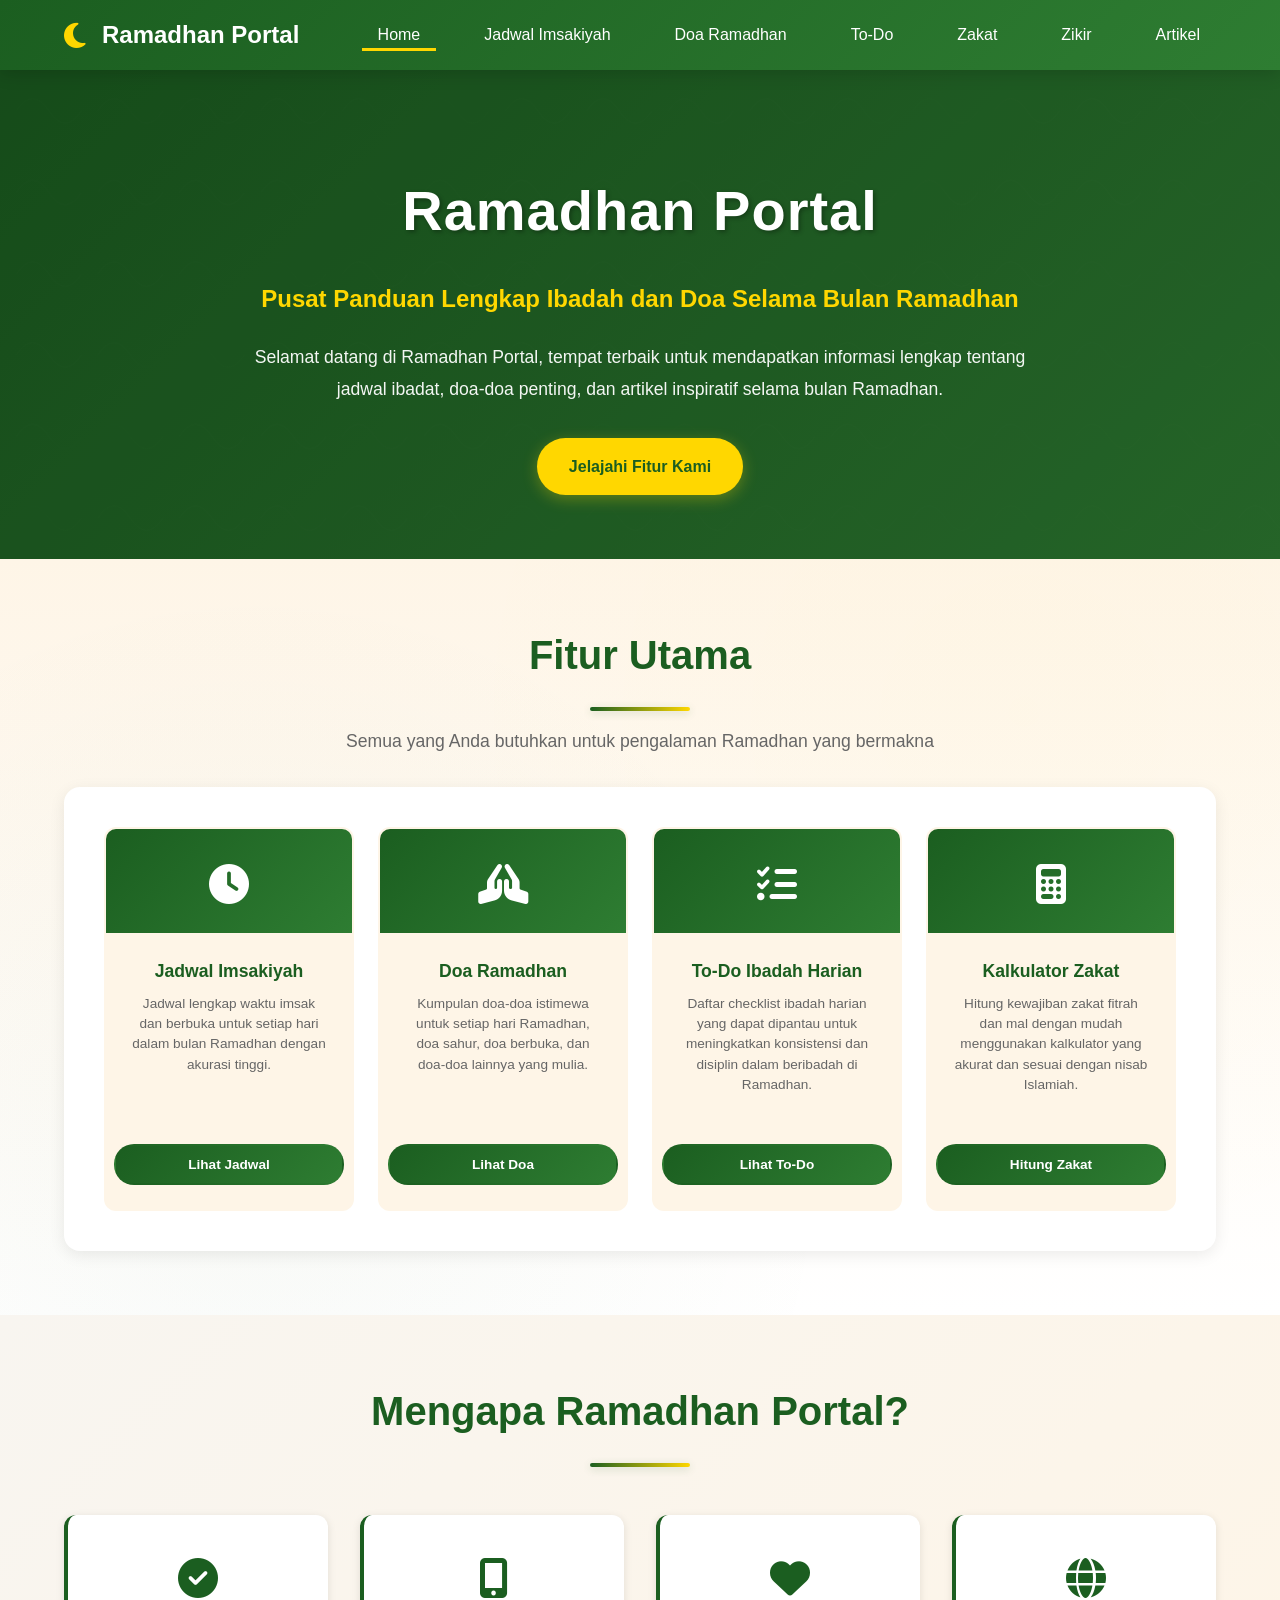
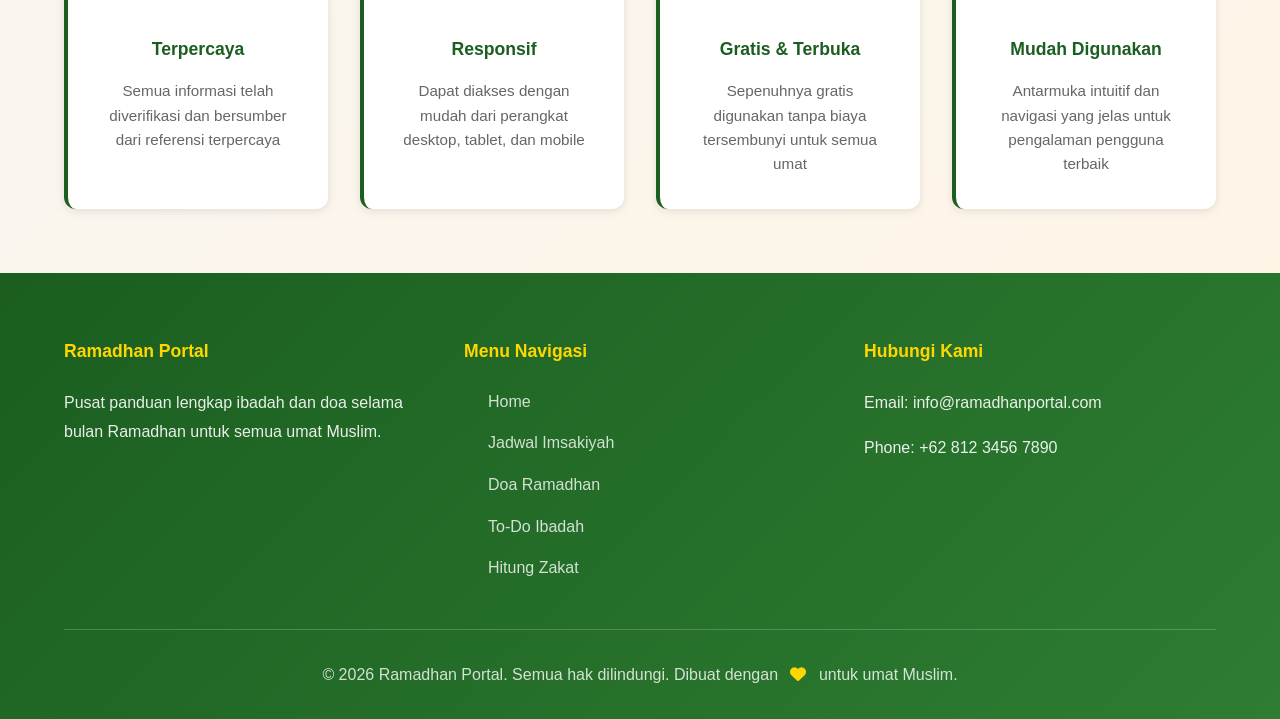
==== commit 703d1fb8: "memperbaiki format fitur utma di home" ====
--- a/index.html
+++ b/index.html
@@ -47,7 +47,7 @@
                         <a href="pages/zikir.html" class="nav-link">Zikir</a>
                     </li>
                     <li class="nav-item">
-                        <a href="pages/doa.html" class="nav-link">Artikel</a>
+                        <a href="pages/artikel.html" class="nav-link">Artikel</a>
                     </li>
                 </ul>
             </div>
@@ -81,8 +81,10 @@
                         <div class="card-icon">
                             <i class="fas fa-clock"></i>
                         </div>
-                        <h3>Jadwal Imsakiyah</h3>
-                        <p>Jadwal lengkap waktu imsak dan berbuka untuk setiap hari dalam bulan Ramadhan dengan akurasi tinggi.</p>
+                        <div style="padding: var(--spacing-md); display: flex; flex-direction: column; flex-grow: 1;">
+                            <h3>Jadwal Imsakiyah</h3>
+                            <p>Jadwal lengkap waktu imsak dan berbuka untuk setiap hari dalam bulan Ramadhan dengan akurasi tinggi.</p>
+                        </div>
                         <a href="pages/jadwal.html" class="card-button">Lihat Jadwal</a>
                     </div>
 
@@ -91,8 +93,10 @@
                         <div class="card-icon">
                             <i class="fas fa-hands-praying"></i>
                         </div>
-                        <h3>Doa Ramadhan</h3>
-                        <p>Kumpulan doa-doa istimewa untuk setiap hari Ramadhan, doa sahur, doa berbuka, dan doa-doa lainnya yang mulia.</p>
+                        <div style="padding: var(--spacing-md); display: flex; flex-direction: column; flex-grow: 1;">
+                            <h3>Doa Ramadhan</h3>
+                            <p>Kumpulan doa-doa istimewa untuk setiap hari Ramadhan, doa sahur, doa berbuka, dan doa-doa lainnya yang mulia.</p>
+                        </div>
                         <a href="pages/doa.html" class="card-button">Lihat Doa</a>
                     </div>
 
@@ -101,8 +105,10 @@
                         <div class="card-icon">
                             <i class="fas fa-tasks"></i>
                         </div>
-                        <h3>To-Do Ibadah Harian</h3>
-                        <p>Daftar checklist ibadah harian yang dapat dipantau untuk meningkatkan konsistensi dan disiplin dalam beribadah di Ramadhan.</p>
+                        <div style="padding: var(--spacing-md); display: flex; flex-direction: column; flex-grow: 1;">
+                            <h3>To-Do Ibadah Harian</h3>
+                            <p>Daftar checklist ibadah harian yang dapat dipantau untuk meningkatkan konsistensi dan disiplin dalam beribadah di Ramadhan.</p>
+                        </div>
                         <a href="pages/todo.html" class="card-button">Lihat To-Do</a>
                     </div>
 
@@ -111,11 +117,12 @@
                         <div class="card-icon">
                             <i class="fas fa-calculator"></i>
                         </div>
-                        <h3>Kalkulator Zakat</h3>
-                        <p>Hitung kewajiban zakat fitrah dan mal dengan mudah menggunakan kalkulator yang akurat dan sesuai dengan nisab Islamiah.</p>
+                        <div style="padding: var(--spacing-md); display: flex; flex-direction: column; flex-grow: 1;">
+                            <h3>Kalkulator Zakat</h3>
+                            <p>Hitung kewajiban zakat fitrah dan mal dengan mudah menggunakan kalkulator yang akurat dan sesuai dengan nisab Islamiah.</p>
+                        </div>
                         <a href="pages/zakat.html" class="card-button">Hitung Zakat</a>
                     </div>
-
 
                 </div>
             </div>
--- a/css/style.css
+++ b/css/style.css
@@ -272,7 +272,26 @@
 }
 
 .fitur {
-    background-color: var(--primary-cream);
+    background: linear-gradient(180deg, var(--primary-cream) 0%, #ffffff 100%);
+    position: relative;
+}
+
+.fitur::before {
+    content: '';
+    position: absolute;
+    top: 0;
+    left: 0;
+    right: 0;
+    bottom: 0;
+    background: 
+        radial-gradient(circle at 20% 80%, rgba(27, 94, 32, 0.03) 0%, transparent 50%),
+        radial-gradient(circle at 80% 20%, rgba(255, 215, 0, 0.02) 0%, transparent 50%);
+    pointer-events: none;
+}
+
+.fitur > .container {
+    position: relative;
+    z-index: 1;
 }
 
 .artikel {
@@ -299,10 +318,11 @@
     bottom: 0;
     left: 50%;
     transform: translateX(-50%);
-    width: 80px;
+    width: 100px;
     height: 4px;
     background: linear-gradient(90deg, var(--primary-green), var(--primary-gold));
     border-radius: 2px;
+    box-shadow: 0 2px 8px rgba(27, 94, 32, 0.2);
 }
 
 .section-subtitle {
@@ -310,6 +330,7 @@
     color: var(--text-light);
     text-align: center;
     margin-bottom: var(--spacing-lg);
+    font-weight: 500;
 }
 
 /* ============================================
@@ -317,69 +338,81 @@
    ============================================ */
 .features-grid {
     display: grid;
-    grid-template-columns: repeat(auto-fit, minmax(250px, 1fr));
-    gap: var(--spacing-lg);
-    margin-top: var(--spacing-xl);
+    grid-template-columns: repeat(4, 1fr);
+    gap: 1.5rem;
+    margin-top: var(--spacing-lg);
+    background: white;
+    padding: 2.5rem;
+    border-radius: 16px;
+    box-shadow: 0 4px 16px rgba(0, 0, 0, 0.08);
 }
 
 .feature-card {
+    background: var(--primary-cream);
+    border-radius: 12px;
+    padding: 0;
+    text-align: center;
+    transition: all 0.3s ease;
+    overflow: hidden;
+    display: flex;
+    flex-direction: column;
+    border: 2px solid transparent;
+}
+
+.feature-card:hover {
+    transform: translateY(-5px);
     background: white;
-    border-radius: 12px;
-    padding: var(--spacing-lg);
-    text-align: center;
-    box-shadow: var(--shadow-light);
-    transition: all 0.3s ease;
-    border-top: 4px solid var(--primary-green);
-}
-
-.feature-card:hover {
-    transform: translateY(-8px);
-    box-shadow: var(--shadow-dark);
-    border-top-color: var(--primary-gold);
+    border-color: var(--primary-gold);
+    box-shadow: 0 6px 16px rgba(27, 94, 32, 0.12);
 }
 
 .card-icon {
-    font-size: 3rem;
+    font-size: 2.5rem;
+    color: white;
+    margin-bottom: 0;
+    padding: 1.5rem 1rem 1rem;
+    background: linear-gradient(135deg, var(--primary-green) 0%, var(--secondary-green) 100%);
+    transition: all 0.3s ease;
+}
+
+.feature-card:hover .card-icon {
+    background: linear-gradient(135deg, var(--primary-gold) 0%, #ffd700 100%);
+    transform: scale(1.1);
+}
+
+.feature-card h3 {
+    font-size: 1.1rem;
     color: var(--primary-green);
-    margin-bottom: var(--spacing-md);
-    transition: all 0.3s ease;
-}
-
-.feature-card:hover .card-icon {
-    color: var(--primary-gold);
-    transform: scale(1.1);
-}
-
-.feature-card h3 {
-    font-size: 1.4rem;
-    color: var(--primary-green);
-    margin-bottom: var(--spacing-sm);
+    margin-bottom: var(--spacing-xs);
     font-weight: 700;
 }
 
 .feature-card p {
     color: var(--text-light);
     margin-bottom: var(--spacing-md);
-    line-height: 1.8;
+    line-height: 1.5;
+    font-size: 0.85rem;
 }
 
 .card-button {
     display: inline-block;
     background: linear-gradient(135deg, var(--primary-green), var(--secondary-green));
     color: white;
-    padding: var(--spacing-xs) var(--spacing-md);
-    border-radius: 25px;
+    padding: 0.5rem 1.5rem;
+    border-radius: 20px;
     text-decoration: none;
     font-weight: 600;
     transition: all 0.3s ease;
-    border: 2px solid var(--primary-green);
+    border: 2px solid transparent;
+    margin: 0 var(--spacing-xs) var(--spacing-md);
+    font-size: 0.85rem;
 }
 
 .card-button:hover {
     background: linear-gradient(135deg, var(--primary-gold), #ffed4e);
     color: var(--primary-green);
-    border-color: var(--primary-gold);
     transform: scale(1.05);
+    box-shadow: 0 4px 8px rgba(27, 94, 32, 0.2);
 }
 
 /* ============================================
@@ -640,8 +673,8 @@
     }
 
     .features-grid {
-        grid-template-columns: 1fr;
-        gap: var(--spacing-md);
+        grid-template-columns: repeat(2, 1fr);
+        gap: 1.5rem;
     }
 
     .artikel-grid {
@@ -715,16 +748,33 @@
         font-size: 0.95rem;
     }
 
+    .features-grid {
+        grid-template-columns: repeat(2, 1fr);
+        gap: 1rem;
+    }
+
     .feature-card {
-        padding: var(--spacing-md);
+        padding: 0;
     }
 
     .card-icon {
         font-size: 2.5rem;
+        padding: 1.5rem 1rem 1rem;
     }
 
     .feature-card h3 {
-        font-size: 1.1rem;
+        font-size: 1rem;
+    }
+
+    .feature-card p {
+        font-size: 0.85rem;
+        padding: 0 var(--spacing-md);
+    }
+
+    .card-button {
+        padding: 0.5rem 1rem;
+        margin: var(--spacing-sm) var(--spacing-xs) var(--spacing-md);
+        font-size: 0.85rem;
     }
 
     .artikel-grid {
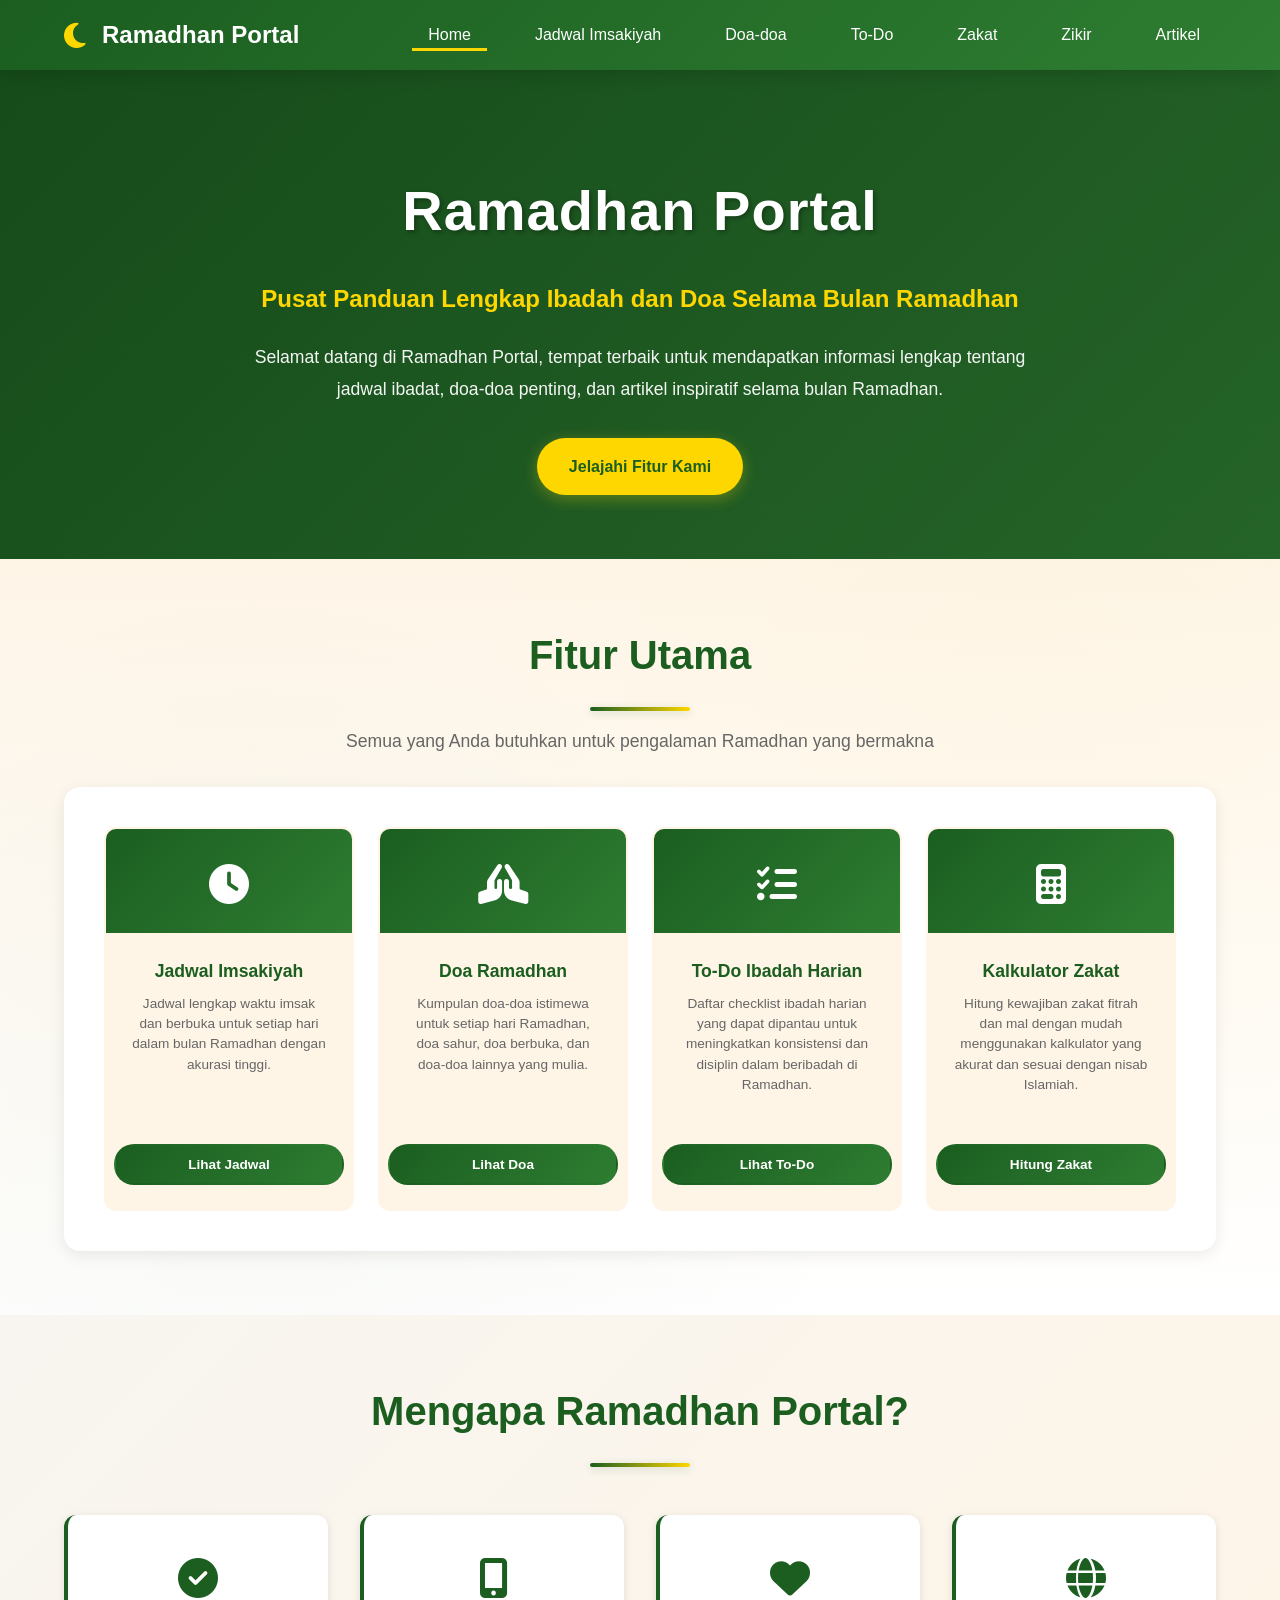
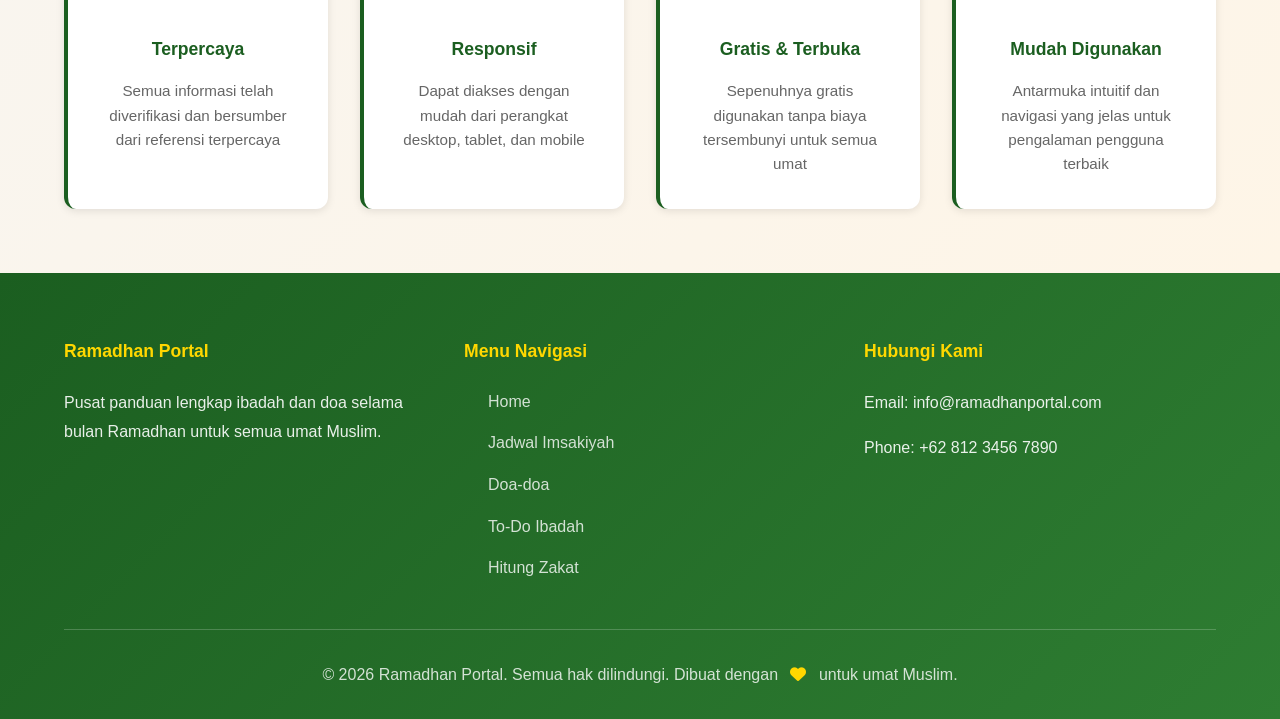
==== commit a7a6f209: "ubah nama navbar" ====
--- a/index.html
+++ b/index.html
@@ -35,7 +35,7 @@
                         <a href="pages/jadwal.html" class="nav-link">Jadwal Imsakiyah</a>
                     </li>
                     <li class="nav-item">
-                        <a href="pages/doa.html" class="nav-link">Doa Ramadhan</a>
+                        <a href="pages/doa.html" class="nav-link">Doa-doa</a>
                     </li>
                     <li class="nav-item">
                         <a href="pages/todo.html" class="nav-link">To-Do</a>
@@ -180,7 +180,7 @@
                     <ul>
                         <li><a href="index.html">Home</a></li>
                         <li><a href="pages/jadwal.html">Jadwal Imsakiyah</a></li>
-                        <li><a href="pages/doa.html">Doa Ramadhan</a></li>
+                        <li><a href="pages/doa.html">Doa-doa</a></li>
                         <li><a href="pages/todo.html">To-Do Ibadah</a></li>
                         <li><a href="pages/zakat.html">Hitung Zakat</a></li>
                     </ul>
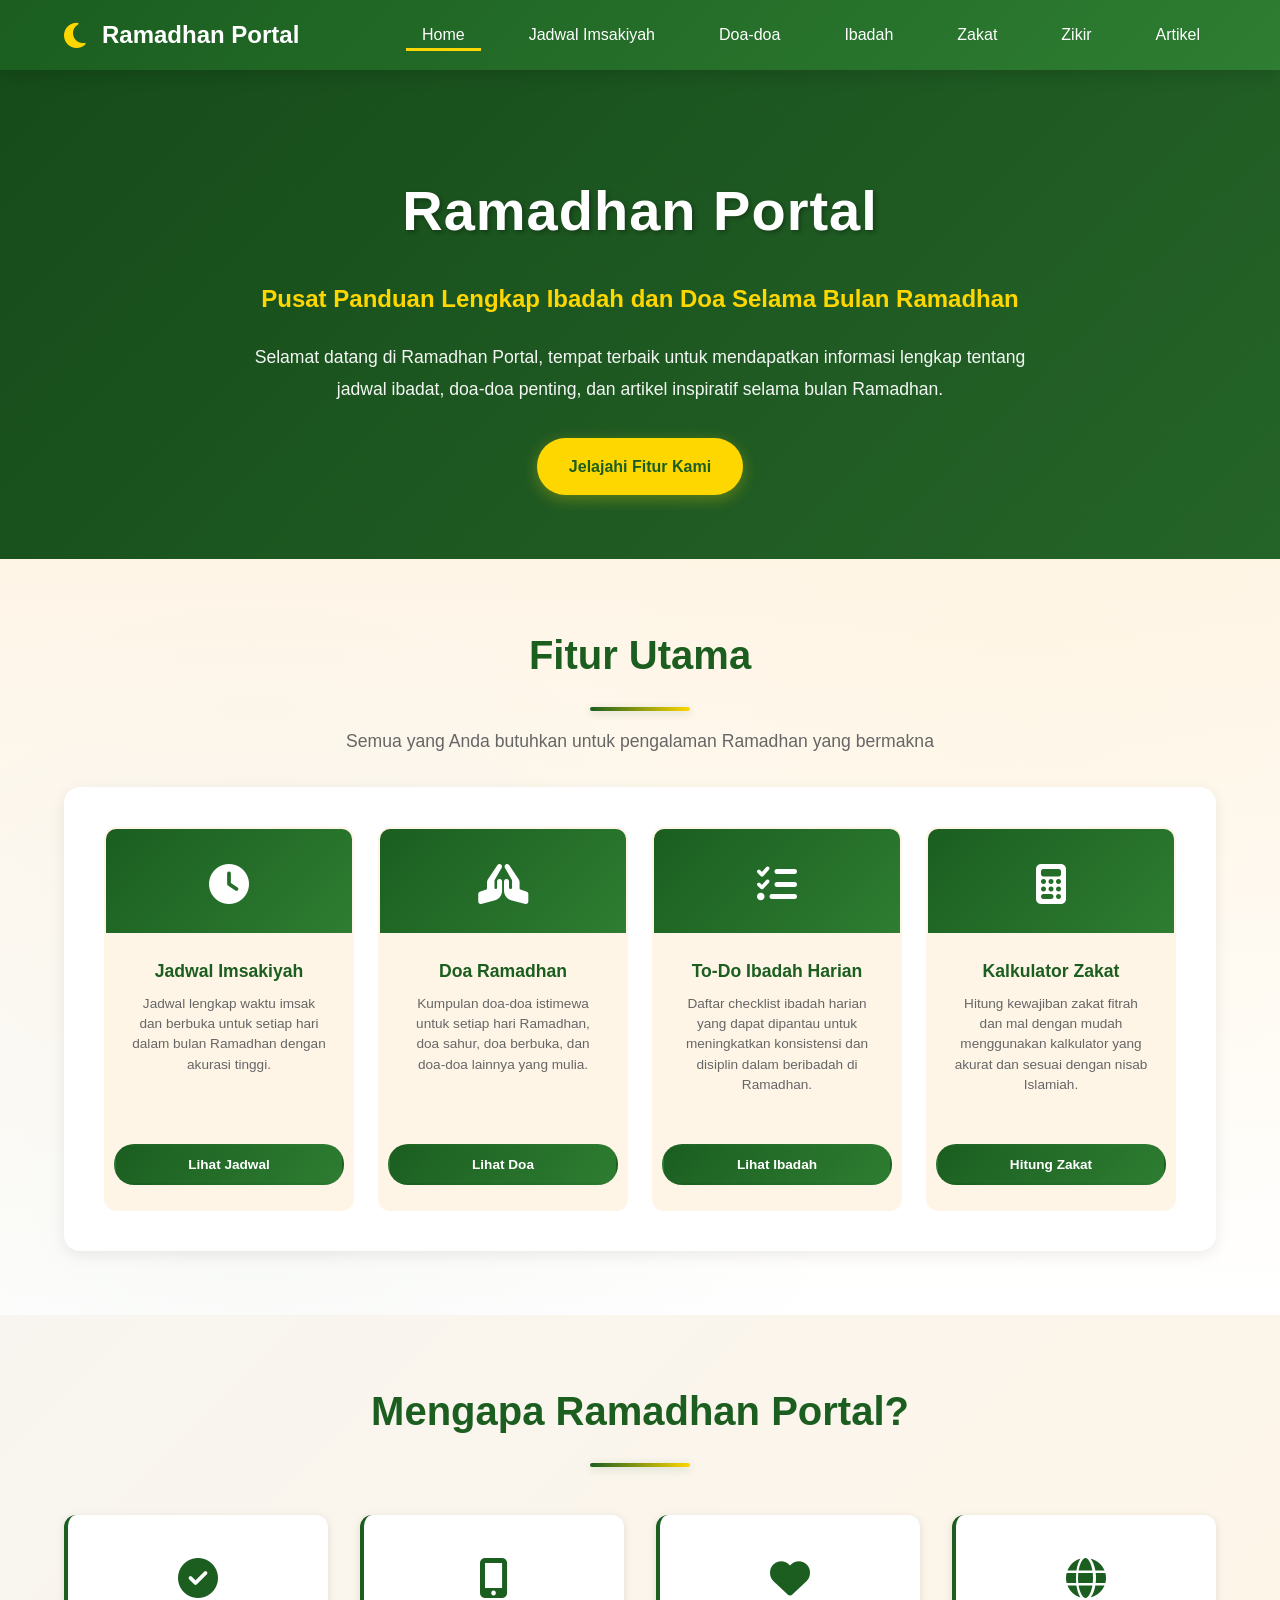
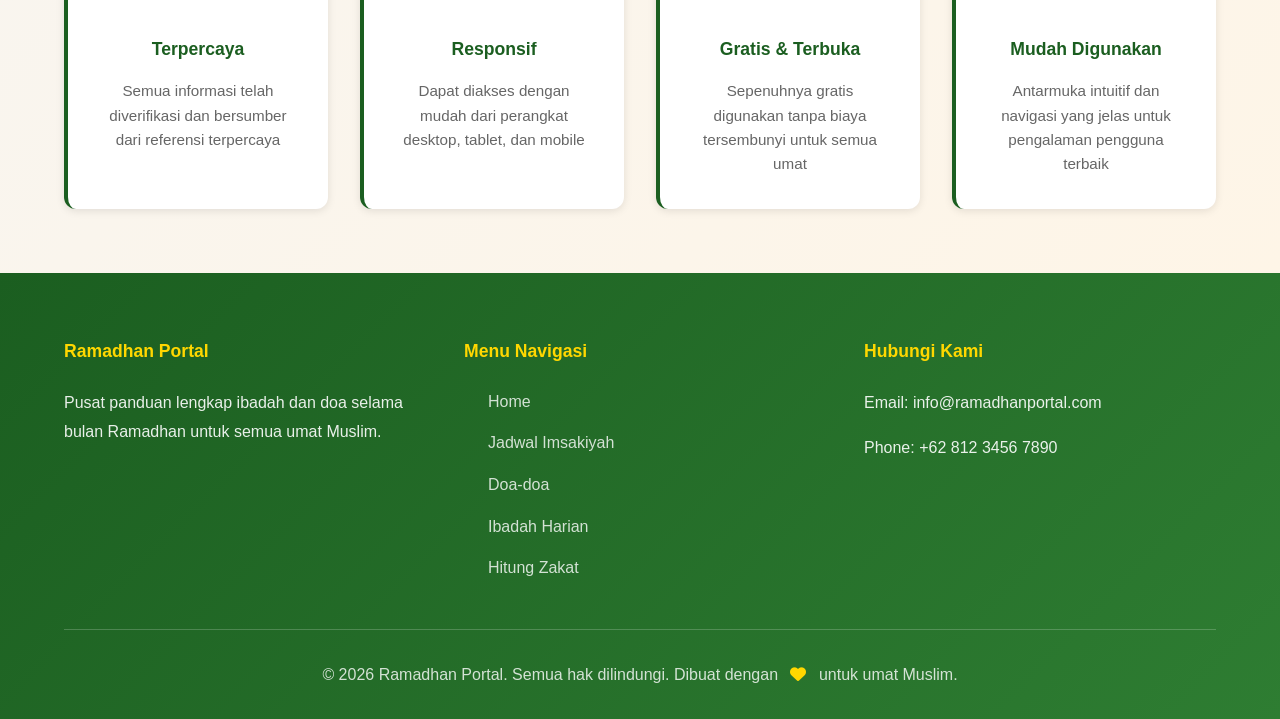
==== commit 442bbd6f: "ubah nama navbar" ====
--- a/index.html
+++ b/index.html
@@ -38,7 +38,7 @@
                         <a href="pages/doa.html" class="nav-link">Doa-doa</a>
                     </li>
                     <li class="nav-item">
-                        <a href="pages/todo.html" class="nav-link">To-Do</a>
+                        <a href="pages/todo.html" class="nav-link">Ibadah</a>
                     </li>
                     <li class="nav-item">
                         <a href="pages/zakat.html" class="nav-link">Zakat</a>
@@ -109,7 +109,7 @@
                             <h3>To-Do Ibadah Harian</h3>
                             <p>Daftar checklist ibadah harian yang dapat dipantau untuk meningkatkan konsistensi dan disiplin dalam beribadah di Ramadhan.</p>
                         </div>
-                        <a href="pages/todo.html" class="card-button">Lihat To-Do</a>
+                        <a href="pages/todo.html" class="card-button">Lihat Ibadah</a>
                     </div>
 
                     <!-- CARD: Kalkulator Zakat -->
@@ -181,7 +181,7 @@
                         <li><a href="index.html">Home</a></li>
                         <li><a href="pages/jadwal.html">Jadwal Imsakiyah</a></li>
                         <li><a href="pages/doa.html">Doa-doa</a></li>
-                        <li><a href="pages/todo.html">To-Do Ibadah</a></li>
+                        <li><a href="pages/todo.html">Ibadah Harian</a></li>
                         <li><a href="pages/zakat.html">Hitung Zakat</a></li>
                     </ul>
                 </div>
